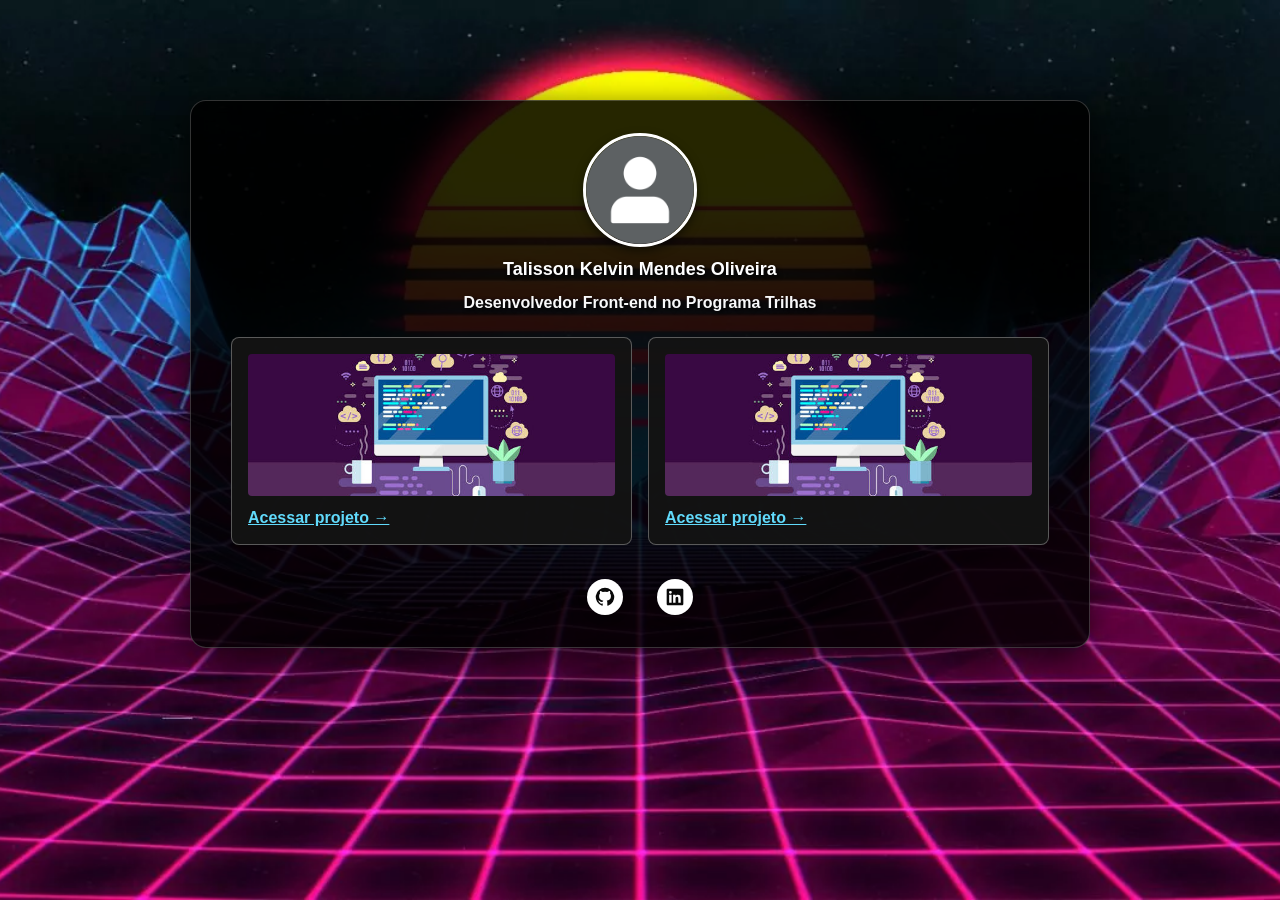
==== projetos.html @ 30bae4e4 "Add files via upload" ====
<!DOCTYPE html>
<html lang="pt-BR">
<head>
  <meta charset="UTF-8">
  <meta name="viewport" content="width=device-width, initial-scale=1.0">
  <title>Projetos</title>
  <link rel="stylesheet" href="style.css">
</head>
<body class="projects-page">
  <main class="projects-content">
    <section class="profile">
      <img class="avatar" src="assets/12225881.png" alt="Foto de perfil">
      <p class="name">Talisson Kelvin Mendes Oliveira</p>
      <p class="role">Desenvolvedor Front-end no Programa Trilhas</p>
    </section>
    <section class="project-grid" aria-label="Projetos">
      <article class="project-card">
        <div class="project-preview"></div>
        <a href="#" data-project="0">Acessar projeto →</a>
      </article>
      <article class="project-card">
        <div class="project-preview"></div>
        <a href="#" data-project="1">Acessar projeto →</a>
      </article>
    </section>
    <div class="social-links">
      <a href="#" data-link="github" aria-label="GitHub" target="_blank" rel="noopener noreferrer">
        <svg viewBox="0 0 24 24" aria-hidden="true"><path d="M12 .9a11.1 11.1 0 0 0-3.51 21.63c.55.1.76-.24.76-.53v-2.07c-3.1.67-3.75-1.32-3.75-1.32-.5-1.28-1.23-1.62-1.23-1.62-1.01-.69.08-.68.08-.68 1.12.08 1.71 1.15 1.71 1.15 1 .71 2.63.5 3.27.38.1-.72.39-1.21.7-1.49-2.48-.28-5.09-1.24-5.09-5.52 0-1.22.44-2.22 1.15-3-.12-.28-.5-1.42.11-2.96 0 0 .94-.3 3.05 1.15a10.6 10.6 0 0 1 5.56 0c2.12-1.45 3.05-1.15 3.05-1.15.61 1.54.23 2.68.11 2.96.72.78 1.15 1.78 1.15 3 0 4.29-2.61 5.23-5.1 5.51.4.35.75 1.03.75 2.08V22c0 .29.2.63.77.52A11.1 11.1 0 0 0 12 .9Z"/></svg>
      </a>
      <a href="#" data-link="linkedin" aria-label="LinkedIn" target="_blank" rel="noopener noreferrer">
        <svg viewBox="0 0 24 24" aria-hidden="true"><path d="M20.45 2H3.55C2.69 2 2 2.68 2 3.52v16.96c0 .84.69 1.52 1.55 1.52h16.9c.86 0 1.55-.68 1.55-1.52V3.52c0-.84-.69-1.52-1.55-1.52ZM7.93 18.9H4.98V9.4h2.95v9.5ZM6.46 8.1a1.71 1.71 0 1 1 0-3.42 1.71 1.71 0 0 1 0 3.42Zm12.44 10.8h-2.94v-4.62c0-1.1-.02-2.51-1.53-2.51-1.53 0-1.76 1.19-1.76 2.43v4.7H9.73V9.4h2.82v1.3h.04c.39-.74 1.35-1.52 2.78-1.52 2.97 0 3.53 1.95 3.53 4.48v5.24Z"/></svg>
      </a>
    </div>
  </main>
  <script src="script.js"></script>
</body>
</html>
---- style.css ----
* {
  box-sizing: border-box;
}

html {
  min-height: 100%;
}

body {
  min-height: 100vh;
  margin: 0;
  color: #ffffff;
  font-family: Arial, Helvetica, sans-serif;
  background-color: #111;
  background-image: url("assets/images.jpg");
  background-size: cover;
  background-position: center;
  background-repeat: no-repeat;
  background-attachment: fixed;
}

.profile {
  display: flex;
  flex-direction: column;
  align-items: center;
  text-align: center;
}

.avatar {
  display: block;
  width: 114px;
  height: 114px;
  object-fit: cover;
  border-radius: 50%;
  border: 3px solid #ffffff;
  box-shadow: 0 4px 10px rgba(0, 0, 0, 0.5);
}

.name {
  margin: 12px 0 0;
  font-size: 18px;
  font-weight: 700;
  line-height: 20px;
  color: #ffffff;
  text-shadow: 2px 2px 4px rgba(0, 0, 0, 0.9);
}

.role {
  margin: 14px 0 0;
  font-size: 16px;
  font-weight: 600;
  line-height: 20px;
  color: #f8f9fa;
  text-shadow: 2px 2px 4px rgba(0, 0, 0, 0.9);
}

.home-page {
  display: flex;
  justify-content: center;
  padding: 140px 24px 48px;
}

.home-content {
  display: flex;
  flex-direction: column;
  align-items: center;
  width: min(588px, 100%);
  padding: 32px;
  background: rgba(0, 0, 0, 0.82);
  border-radius: 16px;
  border: 1px solid rgba(255, 255, 255, 0.2);
  box-shadow: 0 8px 32px rgba(0, 0, 0, 0.7);
}

.home-navigation {
  display: flex;
  flex-direction: column;
  width: min(552px, 100%);
  gap: 16px;
  margin-top: 36px;
}

.navigation-button {
  display: flex;
  align-items: center;
  justify-content: center;
  width: 100%;
  height: 58px;
  border: none;
  border-radius: 8px;
  background: #ffffff;
  color: #080808;
  text-align: center;
  text-decoration: none;
  font-size: 16px;
  line-height: 20px;
  font-weight: 700;
  box-shadow: 0 4px 12px rgba(0, 0, 0, 0.3);
  transition: transform 0.2s, background 0.2s;
}

.navigation-button:hover {
  background: #f0f0f0;
  transform: translateY(-2px);
}

.social-links {
  display: flex;
  align-items: center;
  justify-content: center;
  gap: 34px;
}

.home-content > .social-links {
  margin-top: 40px;
}

.social-links a {
  display: flex;
  align-items: center;
  justify-content: center;
  width: 36px;
  height: 36px;
  color: #080808;
  background: #ffffff;
  border-radius: 50%;
  box-shadow: 0 2px 8px rgba(0, 0, 0, 0.3);
  transition: transform 0.2s, background 0.2s;
}

.social-links a:hover {
  transform: scale(1.1);
  background: #f0f0f0;
}

.social-links svg {
  display: block;
  width: 20px;
  height: 20px;
  fill: currentColor;
}

.projects-page {
  padding: 100px 24px 48px;
}

.projects-content {
  display: flex;
  flex-direction: column;
  align-items: center;
  width: 100%;
  background: rgba(0, 0, 0, 0.85);
  padding: 32px;
  border-radius: 16px;
  border: 1px solid rgba(255, 255, 255, 0.2);
  max-width: 900px;
  margin: 0 auto;
  box-shadow: 0 8px 32px rgba(0, 0, 0, 0.7);
}

.project-grid {
  display: grid;
  grid-template-columns: repeat(2, minmax(0, 1fr));
  width: min(818px, 100%);
  gap: 16px;
  margin-top: 24px;
}

.project-card {
  min-width: 0;
  padding: 16px;
  border: 1px solid rgba(255, 255, 255, 0.3);
  border-radius: 8px;
  background: rgba(20, 20, 20, 0.95);
}

.project-preview {
  width: 100%;
  aspect-ratio: 2.58 / 1;
  background-color: #222;
  background-image: url("assets/projeto.jpg");
  background-size: cover;
  background-position: center;
  background-repeat: no-repeat;
  border-radius: 4px;
}

.project-card a {
  display: inline-block;
  margin-top: 12px;
  color: #61dafb;
  font-size: 16px;
  line-height: 20px;
  text-decoration: underline;
  font-weight: 600;
}

.projects-content > .social-links {
  margin-top: 34px;
}

.about-page {
  padding: 120px 24px 48px;
}

.about-content {
  display: flex;
  flex-direction: column;
  align-items: center;
  width: 100%;
  background: rgba(0, 0, 0, 0.85);
  padding: 32px;
  border-radius: 16px;
  border: 1px solid rgba(255, 255, 255, 0.2);
  max-width: 900px;
  margin: 0 auto;
  box-shadow: 0 8px 32px rgba(0, 0, 0, 0.7);
}

.about-description {
  width: min(800px, 100%);
  margin: 22px 0 0;
  text-align: center;
  font-size: 16px;
  font-weight: 400;
  line-height: 24px;
  color: #f0f0f0;
  background: rgba(20, 20, 20, 0.95);
  padding: 24px;
  border-radius: 8px;
  border: 1px solid rgba(255, 255, 255, 0.2);
}

.about-content > .social-links {
  margin-top: 32px;
}

@media (max-width: 760px) {
  .home-page {
    padding: clamp(40px, 12vh, 120px) 20px 40px;
  }

  .projects-page {
    padding: clamp(72px, 15vh, 172px) 20px 40px;
  }

  .about-page {
    padding: clamp(130px, 30vh, 352px) 24px 40px;
  }

  .avatar {
    width: 104px;
    height: 104px;
  }

  .home-content {
    min-height: 0;
    padding: 24px 18px;
  }

  .name,
  .role,
  .navigation-button,
  .project-card a,
  .about-description {
    font-size: 15px;
  }

  .home-navigation {
    margin-top: 40px;
    gap: 12px;
  }

  .navigation-button {
    height: 54px;
  }

  .home-content > .social-links {
    margin-top: 44px;
  }

  .project-grid {
    grid-template-columns: 1fr;
    max-width: 420px;
    margin-top: 24px;
    gap: 14px;
  }

  .project-card {
    padding: 14px;
  }

  .projects-content > .social-links {
    margin-top: 30px;
  }

  .about-description {
    margin-top: 22px;
    line-height: 23px;
  }

  .about-content > .social-links {
    margin-top: 30px;
  }
}

@media (max-width: 360px) {
  .home-page,
  .about-page {
    padding-right: 16px;
    padding-left: 16px;
  }

  .projects-page {
    padding-right: 14px;
    padding-left: 14px;
  }

  .about-description {
    font-size: 14px;
  }
}
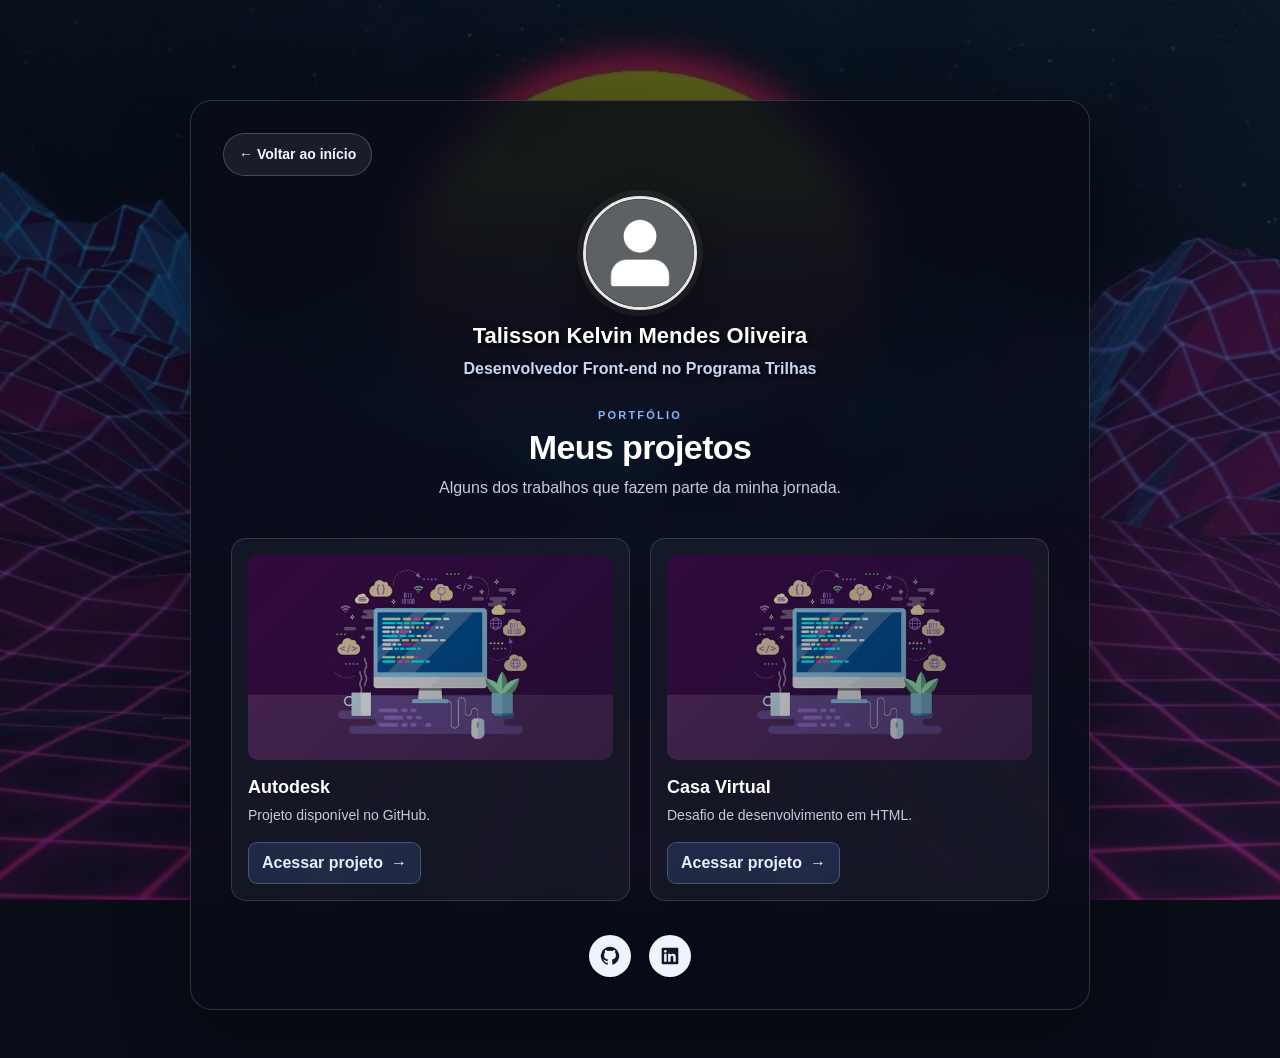
==== commit 90b3010b: "Melhora o visual do portfólio e adiciona botões de voltar" ====
--- a/projetos.html
+++ b/projetos.html
@@ -8,19 +8,25 @@
 </head>
 <body class="projects-page">
   <main class="projects-content">
+    <a class="back-button" href="index.html" aria-label="Voltar para a página inicial">← Voltar ao início</a>
     <section class="profile">
       <img class="avatar" src="assets/12225881.png" alt="Foto de perfil">
       <p class="name">Talisson Kelvin Mendes Oliveira</p>
       <p class="role">Desenvolvedor Front-end no Programa Trilhas</p>
     </section>
+    <header class="page-heading"><p class="eyebrow">PORTFÓLIO</p><h1>Meus projetos</h1><p>Alguns dos trabalhos que fazem parte da minha jornada.</p></header>
     <section class="project-grid" aria-label="Projetos">
       <article class="project-card">
-        <div class="project-preview"></div>
-        <a href="#" data-project="0">Acessar projeto →</a>
+        <div class="project-preview project-preview--autodesk" role="img" aria-label="Prévia do projeto Autodesk"></div>
+        <h2 class="project-title">Autodesk</h2>
+        <p class="project-description">Projeto disponível no GitHub.</p>
+        <a class="project-link" href="#" data-project="0">Acessar projeto <span aria-hidden="true">→</span></a>
       </article>
       <article class="project-card">
-        <div class="project-preview"></div>
-        <a href="#" data-project="1">Acessar projeto →</a>
+        <div class="project-preview project-preview--casa" role="img" aria-label="Prévia do projeto Casa Virtual"></div>
+        <h2 class="project-title">Casa Virtual</h2>
+        <p class="project-description">Desafio de desenvolvimento em HTML.</p>
+        <a class="project-link" href="#" data-project="1">Acessar projeto <span aria-hidden="true">→</span></a>
       </article>
     </section>
     <div class="social-links">
--- a/style.css
+++ b/style.css
@@ -319,4 +319,230 @@
   .about-description {
     font-size: 14px;
   }
-}+}
+
+/* Refinamentos visuais e navegação */
+body {
+  line-height: 1.5;
+  background-color: #090d18;
+  background-image:
+    linear-gradient(135deg, rgba(7, 13, 27, .72), rgba(16, 27, 48, .62)),
+    url("assets/images.jpg");
+  background-attachment: fixed;
+}
+
+.home-content,
+.projects-content,
+.about-content {
+  backdrop-filter: blur(14px);
+  -webkit-backdrop-filter: blur(14px);
+  background: rgba(8, 13, 25, .84);
+  border: 1px solid rgba(255, 255, 255, .16);
+  border-radius: 22px;
+  box-shadow: 0 24px 70px rgba(0, 0, 0, .4);
+}
+
+.profile .avatar {
+  border-color: rgba(255, 255, 255, .9);
+  box-shadow: 0 0 0 6px rgba(255,255,255,.06), 0 12px 32px rgba(0,0,0,.35);
+}
+
+.name {
+  font-size: clamp(18px, 2.5vw, 22px);
+  line-height: 1.3;
+}
+
+.role {
+  margin-top: 8px;
+  color: #c7d7f5;
+}
+
+.intro {
+  max-width: 420px;
+  margin: 14px 0 0;
+  color: #d7deec;
+  text-align: center;
+  font-size: 15px;
+}
+
+.page-heading {
+  width: 100%;
+  margin: 28px 0 8px;
+  text-align: center;
+}
+
+.page-heading h1 {
+  margin: 4px 0 8px;
+  font-size: clamp(25px, 4vw, 34px);
+  line-height: 1.2;
+  letter-spacing: -.6px;
+}
+
+.page-heading > p:last-child {
+  margin: 0;
+  color: #c3ccdc;
+}
+
+.eyebrow {
+  margin: 0;
+  color: #8ab4ff;
+  font-size: 11px;
+  font-weight: 800;
+  letter-spacing: 2.2px;
+}
+
+.home-heading { margin-top: 28px; }
+
+.navigation-button {
+  height: auto;
+  min-height: 58px;
+  padding: 16px 20px;
+  border: 1px solid rgba(255,255,255,.2);
+  background: linear-gradient(135deg, #f8fbff, #dbe8ff);
+  border-radius: 12px;
+  box-shadow: 0 8px 20px rgba(0,0,0,.18);
+}
+
+.navigation-button:focus-visible,
+.back-button:focus-visible,
+.project-link:focus-visible,
+.social-links a:focus-visible {
+  outline: 3px solid #8ab4ff;
+  outline-offset: 4px;
+}
+
+.back-button {
+  align-self: flex-start;
+  display: inline-flex;
+  align-items: center;
+  gap: 8px;
+  min-height: 42px;
+  padding: 10px 15px;
+  color: #f2f6ff;
+  text-decoration: none;
+  font-weight: 700;
+  font-size: 14px;
+  border: 1px solid rgba(255,255,255,.2);
+  border-radius: 999px;
+  background: rgba(255,255,255,.07);
+  transition: background .2s, transform .2s;
+}
+
+.back-button:hover {
+  background: rgba(138,180,255,.18);
+  transform: translateX(-2px);
+}
+
+.projects-content .profile,
+.about-content .profile {
+  margin-top: 20px;
+}
+
+.project-grid {
+  margin-top: 30px;
+  gap: 20px;
+}
+
+.project-card {
+  padding: 16px;
+  border-color: rgba(255,255,255,.14);
+  border-radius: 15px;
+  background: rgba(255,255,255,.045);
+  transition: transform .2s, border-color .2s, background .2s;
+}
+
+.project-card:hover {
+  transform: translateY(-4px);
+  border-color: rgba(138,180,255,.55);
+  background: rgba(255,255,255,.07);
+}
+
+.project-preview {
+  aspect-ratio: 16 / 9;
+  border-radius: 10px;
+  background-color: #18243b;
+}
+
+.project-preview--autodesk {
+  background-image: linear-gradient(135deg, rgba(8,15,30,.15), rgba(8,15,30,.45)), url("assets/projeto.jpg");
+}
+
+.project-preview--casa {
+  background-image: linear-gradient(135deg, rgba(8,15,30,.18), rgba(8,15,30,.5)), url("assets/projeto.jpg");
+  background-position: right center;
+}
+
+.project-title {
+  margin: 14px 0 4px;
+  font-size: 18px;
+}
+
+.project-description {
+  margin: 0;
+  color: #c4ccda;
+  font-size: 14px;
+}
+
+.project-card a.project-link {
+  display: inline-flex;
+  align-items: center;
+  gap: 8px;
+  margin-top: 16px;
+  padding: 10px 13px;
+  color: #e5efff;
+  background: rgba(92,145,235,.16);
+  border: 1px solid rgba(138,180,255,.32);
+  border-radius: 9px;
+  text-decoration: none;
+  transition: background .2s;
+}
+
+.project-card a.project-link:hover {
+  background: rgba(92,145,235,.3);
+}
+
+.about-description {
+  margin-top: 22px;
+  border-color: rgba(255,255,255,.13);
+  border-radius: 14px;
+  background: rgba(255,255,255,.045);
+  text-align: left;
+}
+
+.social-links { gap: 18px; }
+.social-links a {
+  color: #101827;
+  background: #edf3ff;
+  width: 42px;
+  height: 42px;
+}
+
+@media (max-width: 760px) {
+  .home-page,
+  .projects-page,
+  .about-page {
+    padding: 28px 16px 32px;
+  }
+
+  .home-content,
+  .projects-content,
+  .about-content {
+    padding: 22px 17px;
+    border-radius: 18px;
+  }
+
+  .page-heading { margin-top: 22px; }
+  .home-navigation { margin-top: 24px; }
+  .project-grid { grid-template-columns: 1fr; max-width: 460px; }
+  .about-description { padding: 18px; text-align: left; }
+  .projects-content .profile,
+  .about-content .profile { margin-top: 18px; }
+}
+
+@media (prefers-reduced-motion: reduce) {
+  *, *::before, *::after {
+    scroll-behavior: auto !important;
+    animation-duration: .01ms !important;
+    transition-duration: .01ms !important;
+  }
+}
